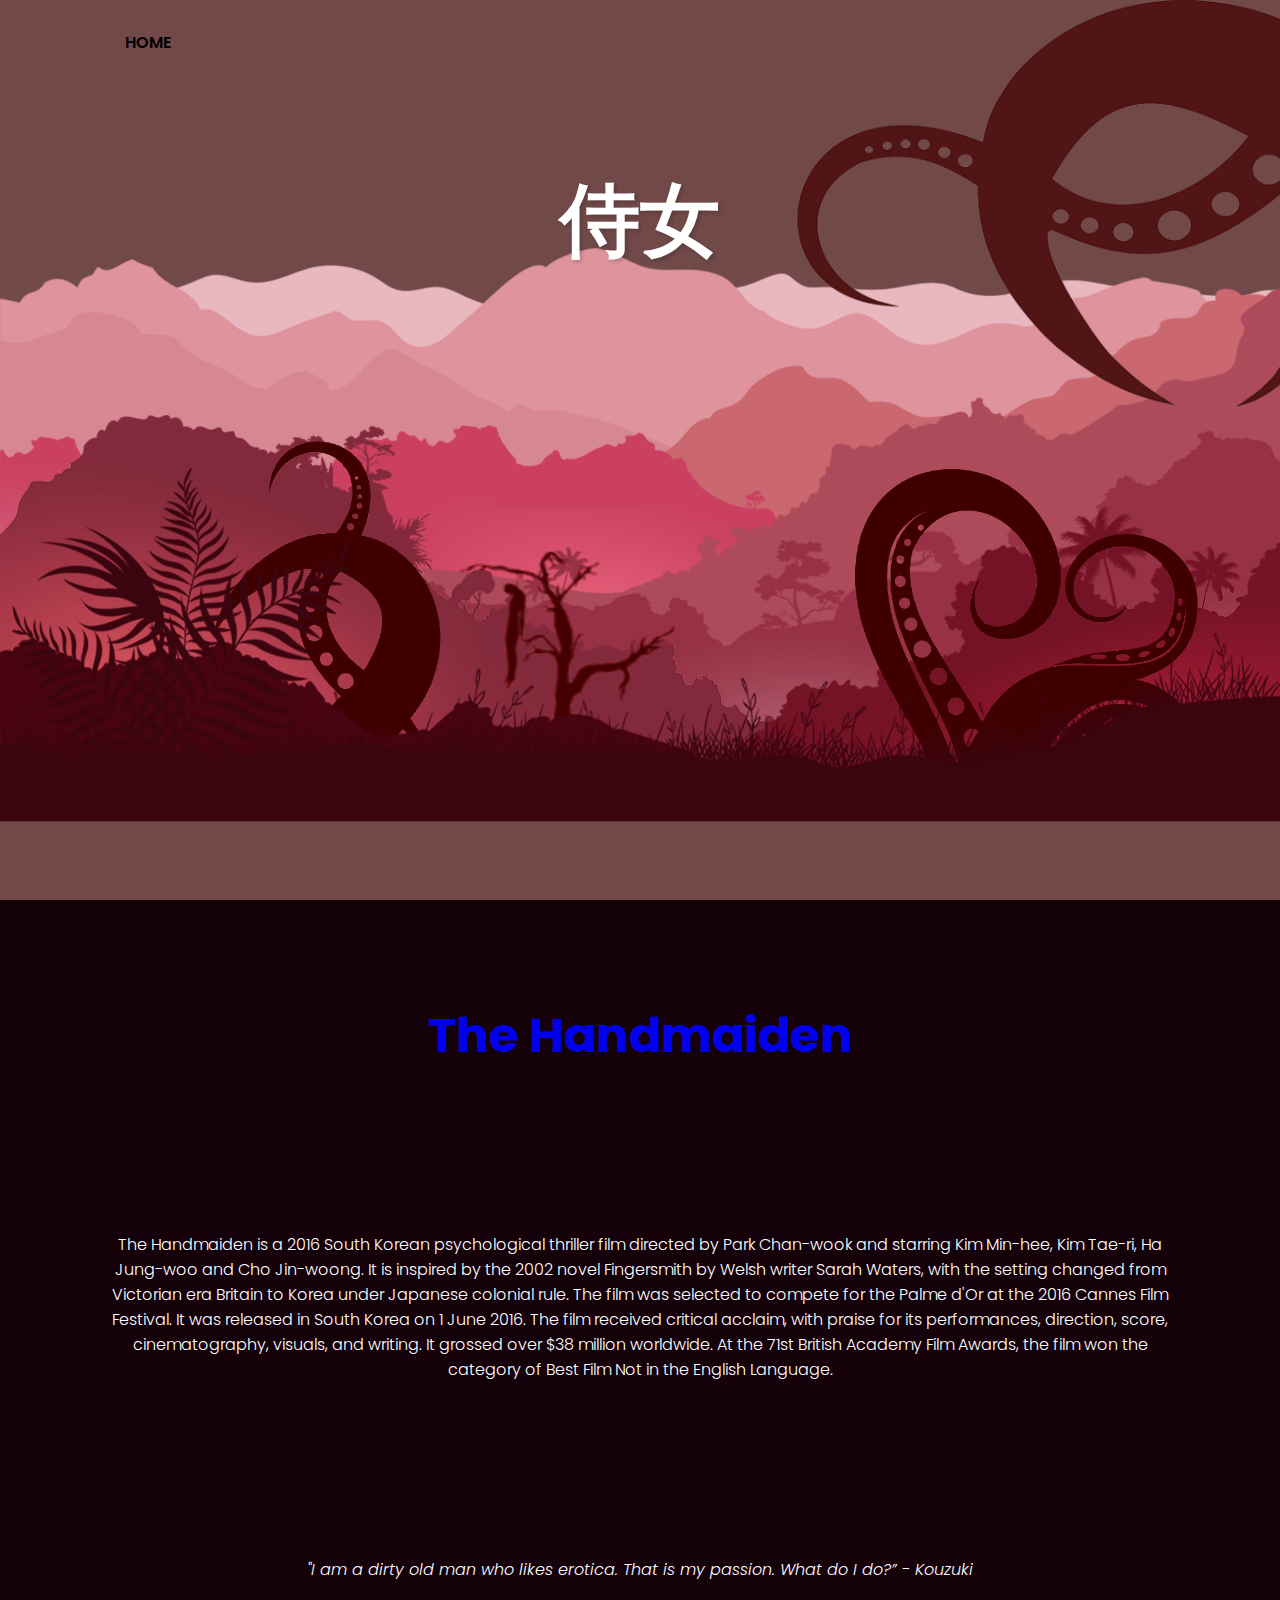
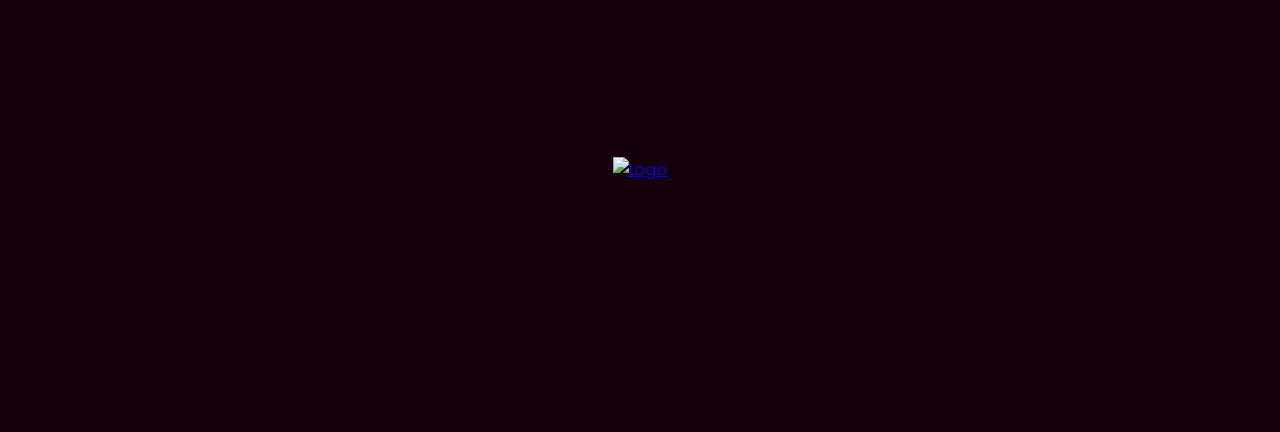
==== handmaiden.html @ a937f048 "Add files via upload" ====
<!DOCTYPE html>
<html lang="en">

<link href="https://fonts.cdnfonts.com/css/japanese-style" rel="stylesheet">
<style> @import url('https://fonts.cdnfonts.com/css/japanese-style'); </style>

<head>
    <meta charset="UTF-8">
    <meta http-equiv="X-UA-Compatible" content="IE=edge">
    <meta name="viewport" content="width=device-width, initial-scale=1.0">
    <title>Parallax Scrolling Website | Codehal</title>
    <link rel="stylesheet" href="handmaiden.css">
</head>

<body>

    <header>
        <!-- <h2 class="logo">Logo</h2> -->
        <nav class="navigation">
            <a href="movie_quotes.html">HOME</a>
            <!-- <a href="#">About</a>
            <a href="#">Service</a>
            <a href="#">Contact</a> -->
        </nav>
    </header>

    <section class="parallax">
        <img src="hill1_new.png" id="hill1">
        <img src="hill2_new.png" id="hill2">
        <img src="hill3_new.png" id="hill3">
        <img src="hill4_new.png" id="hill4">
        <img src="hill5_new.png" id="hill5">
        <img src="hellopls.png" id="hill3">
        <h3 id="text"> 侍女</h3>
        <img src="side1.png" id="leaf">
        <img src="bottom_fin.png" id="leaf">
        <img src="plant_new.png" id="plant">
    </section>

    <section class="sec">
        <h2 align="center"> <a href= "https://youtu.be/whldChqCsYk" style="text-decoration:none;"> The Handmaiden  </a> </h2>
        <p align="center">
            <br><br>
            <br><br>
            <br><br>
            The Handmaiden is a 2016 South Korean psychological thriller film directed by Park Chan-wook and starring Kim Min-hee, Kim Tae-ri, Ha Jung-woo and Cho Jin-woong. It is inspired by the 2002 novel Fingersmith by Welsh writer Sarah Waters, with the setting changed from Victorian era Britain to Korea under Japanese colonial rule.

The film was selected to compete for the Palme d'Or at the 2016 Cannes Film Festival. It was released in South Korea on 1 June 2016. The film received critical acclaim, with praise for its performances, direction, score, cinematography, visuals, and writing. It grossed over $38 million worldwide. At the 71st British Academy Film Awards, the film won the category of Best Film Not in the English Language.
            <br><br>
            <br><br>
            <br><br>
            <br><br>
            <i>"I am a dirty old man who likes erotica. That is my passion. What do I do?” - Kouzuki </i><br><br>
            <br><br>
            <br><br>
            <br><br>
            <p style="text-align:center;"> <a href="https://en.wikipedia.org/wiki/The_Handmaiden"> <img src="./images/img1.jpeg" width= "300"  alt="Logo"> </a> </p>
            <br><br>
            <br><br>
            <br><br>

        </p>
    </section>

    <script src="script.js"></script>

</body>
</html>
---- handmaiden.css ----
@import url('https://fonts.googleapis.com/css2?family=Poppins:wght@300;400;500;600;700;800;900&display=swap');

* {
    margin: 0;
    padding: 0;
    box-sizing: border-box;
    font-family: 'Poppins', sans-serif;
}

::selection {
    background: rgba(0, 0, 0, .2);
}

body {
    background: #714949;
    min-height: 100vh;
    overflow-x: hidden;
}

header {
    position: absolute;
    top: 0;
    left: 0;
    width: 100%;
    padding: 30px 100px;
    display: flex;
    justify-content: flex-start;
    align-items: center;
    z-index: 100;
}

.logo {
    font-size: 2em;
    color: #359381;
    pointer-events: none;
    margin-right: 270px;
}

.navigation a {
    text-decoration: none;
    color: #000000;
    padding: 6px 15px;
    border-radius: 20px;
    margin: 0 10px;
    font-weight: 600;
}

.navigation a:hover,
.navigation a.active {
    background: #000000;
    color: #ec0000;
}

.parallax {
    position: relative;
    display: flex;
    justify-content: center;
    align-items: center;
    height: 100vh;
}

#text {
    position: relative;
    top: -230px;
    font-size: 5em;
    
    color: #ffffff;
    text-shadow: 2px 2px 4px rgba(0, 0, 0, .2);
}

.parallax img {
    position: absolute;
    top: 0;
    left: 0;
    width: 100%;
    pointer-events: none;
}

.sec {
    position: relative;
    background: #15010a;
    padding: 100px;
}

.sec h2 {
    font-size: 3em;
    color: #fff;
    margin-bottom: 10px;
}

.sec p {
    font-size: 1em;
    color: #fff;
    font-weight: 300;
}
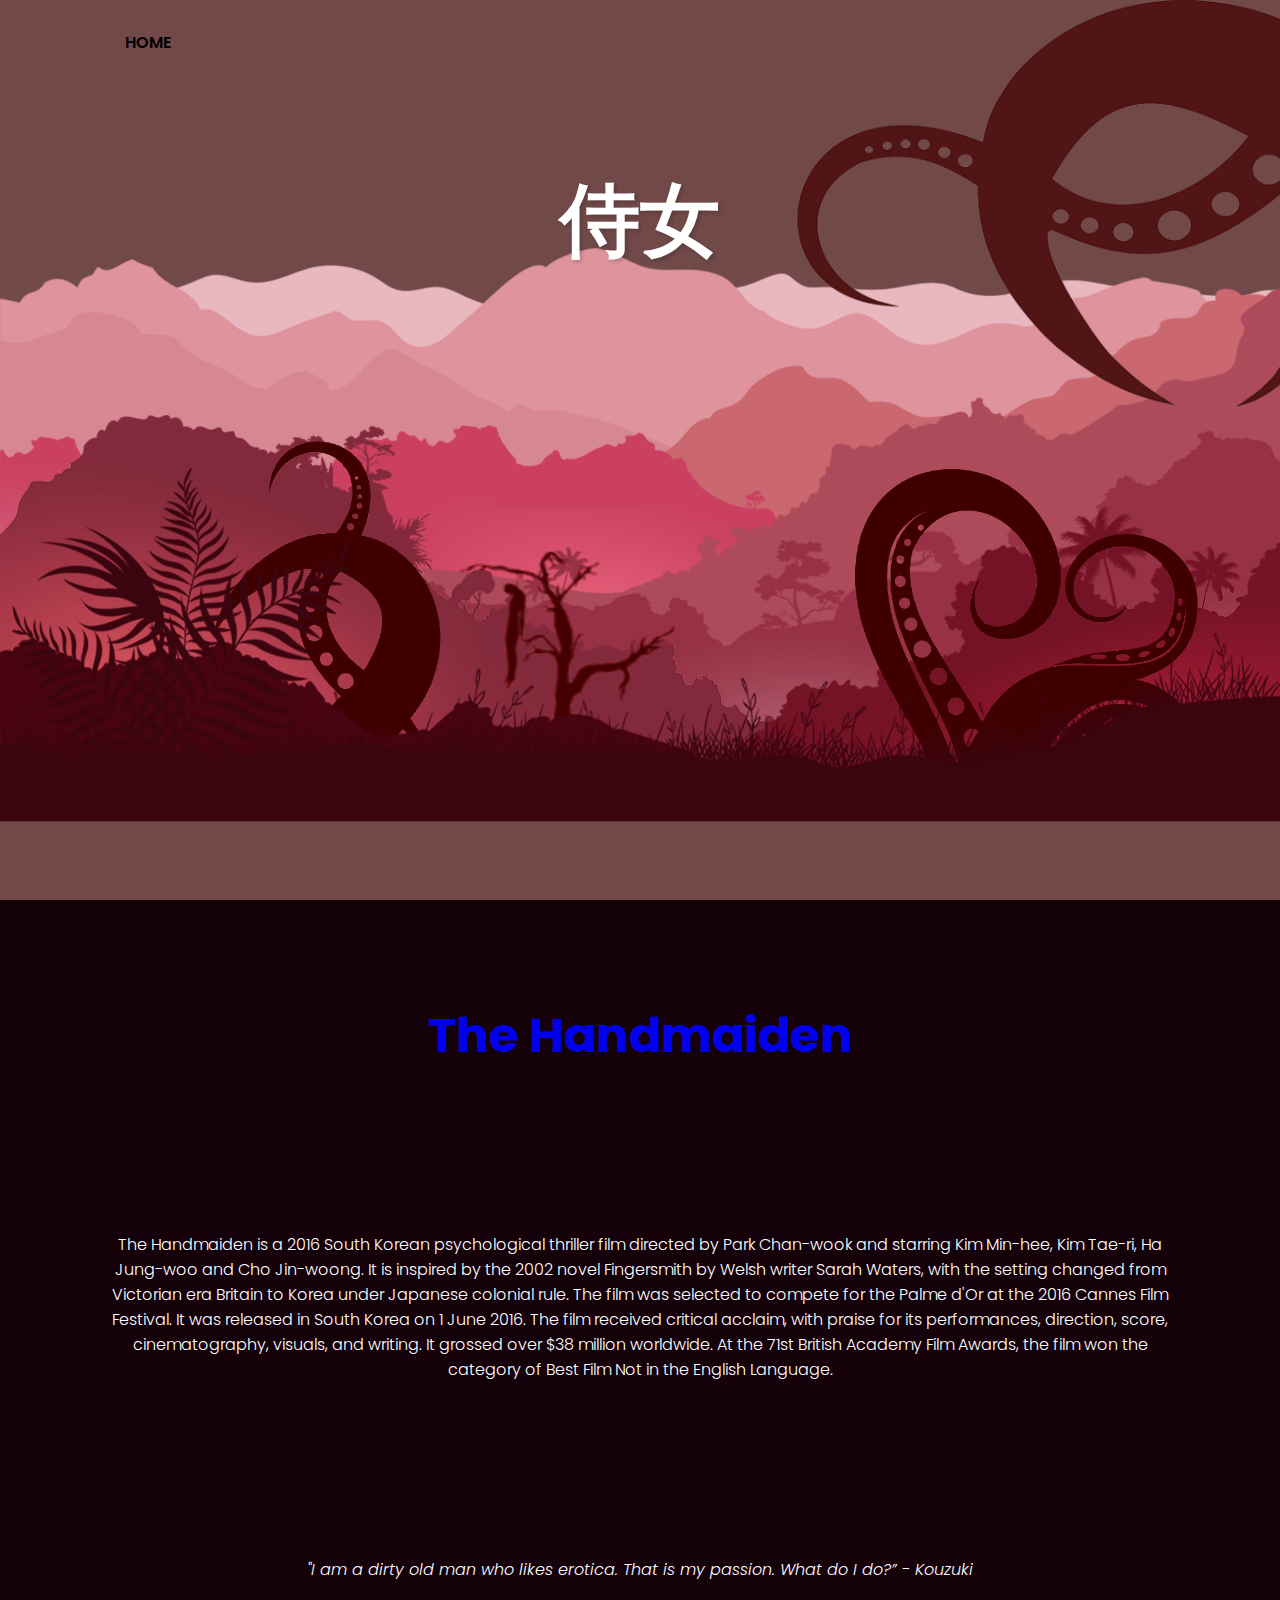
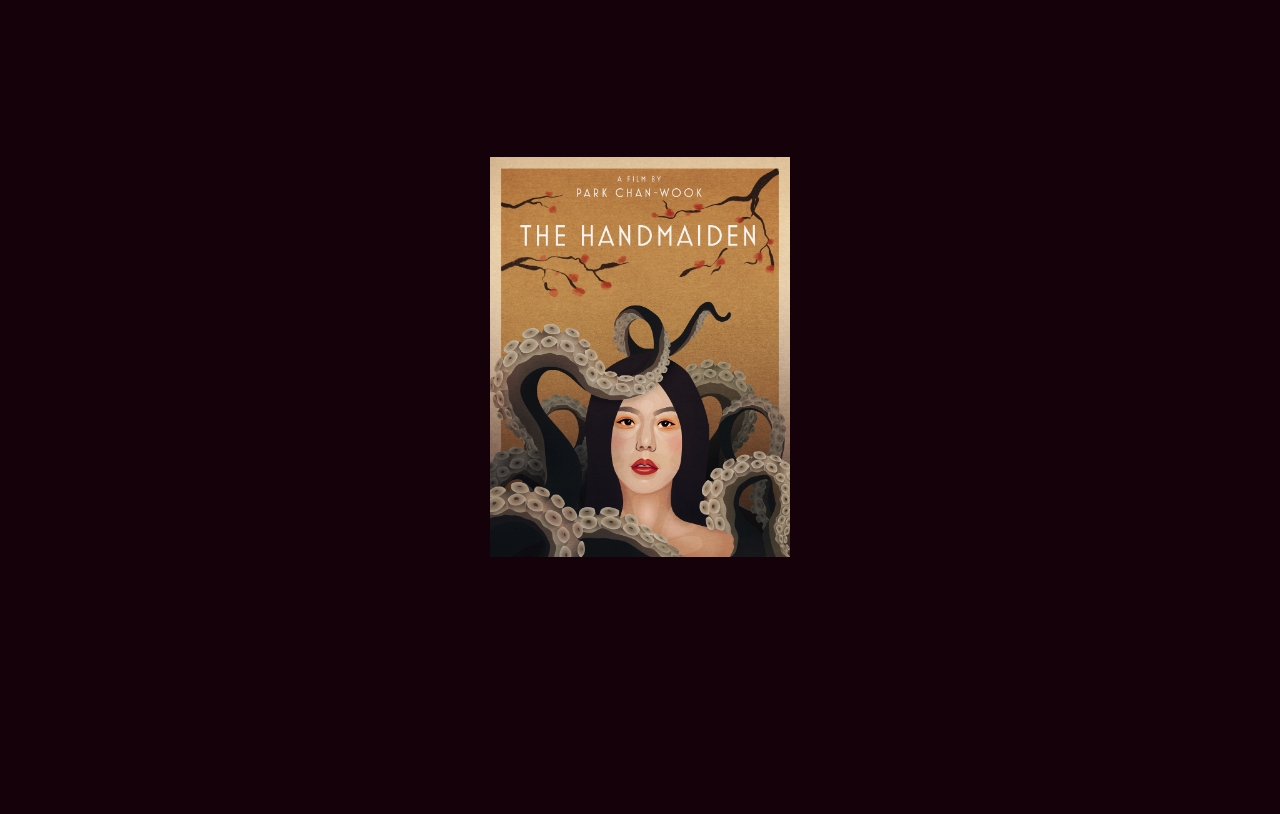
==== commit 3bbeff93: "Add files via upload" ====
--- a/handmaiden.html
+++ b/handmaiden.html
@@ -17,7 +17,7 @@
     <header>
         <!-- <h2 class="logo">Logo</h2> -->
         <nav class="navigation">
-            <a href="movie_quotes.html">HOME</a>
+            <a href="index.html">HOME</a>
             <!-- <a href="#">About</a>
             <a href="#">Service</a>
             <a href="#">Contact</a> -->
@@ -54,7 +54,7 @@
             <br><br>
             <br><br>
             <br><br>
-            <p style="text-align:center;"> <a href="https://en.wikipedia.org/wiki/The_Handmaiden"> <img src="./images/img1.jpeg" width= "300"  alt="Logo"> </a> </p>
+            <p style="text-align:center;"> <a href="https://en.wikipedia.org/wiki/The_Handmaiden"> <img src="img1.jpeg" width= "300"  alt="Logo"> </a> </p>
             <br><br>
             <br><br>
             <br><br>
